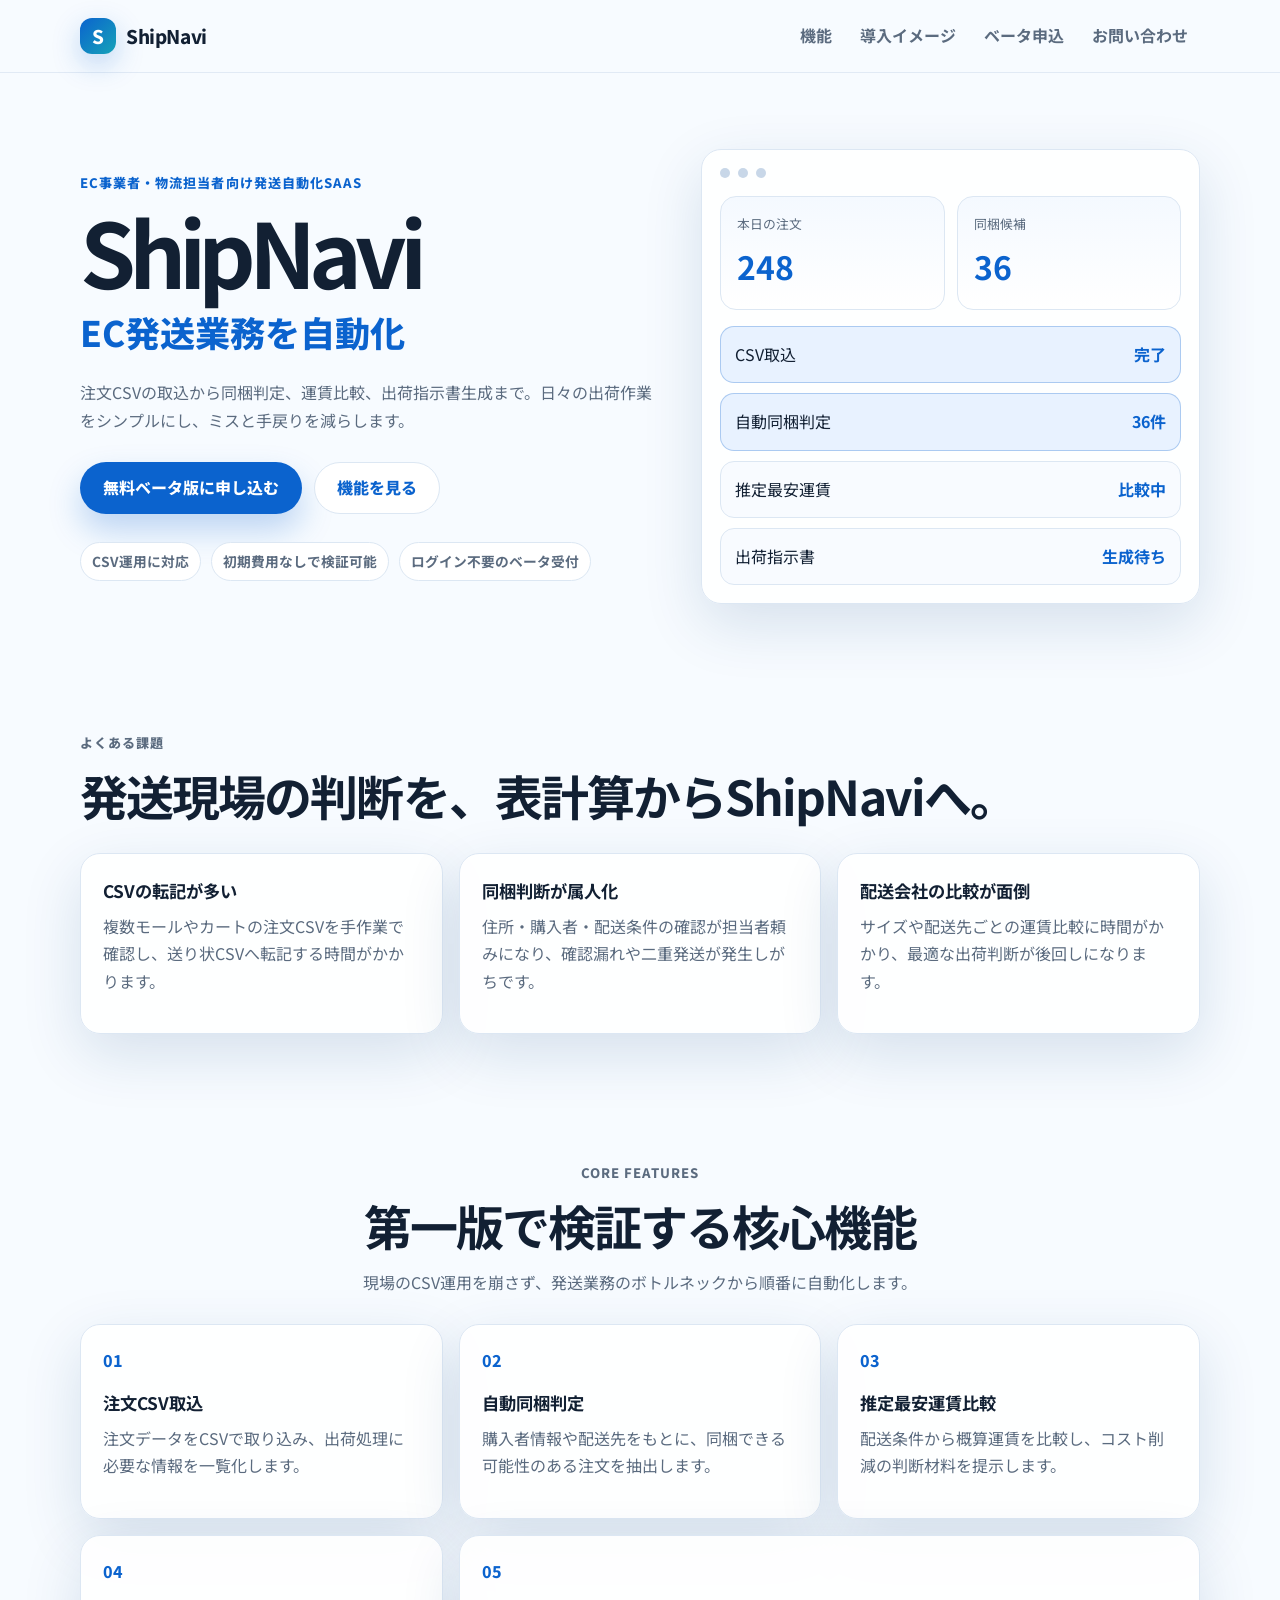
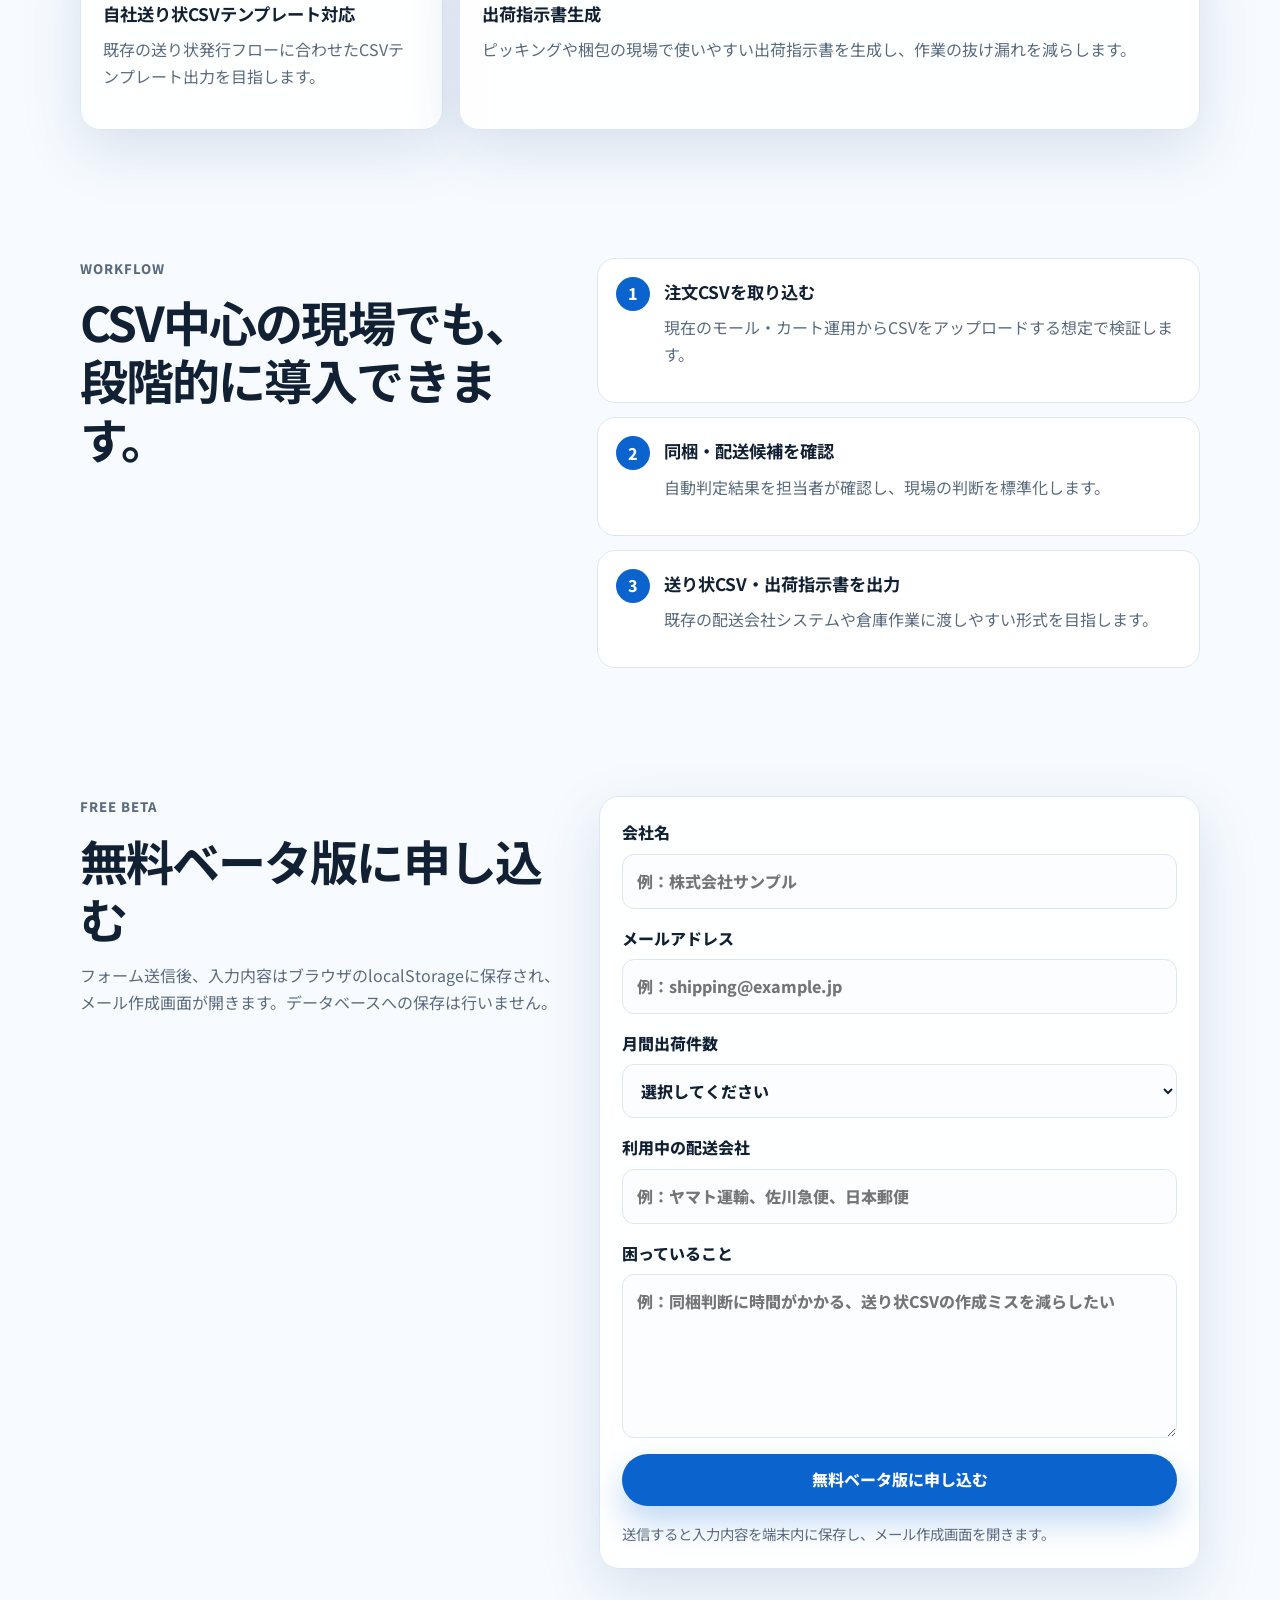
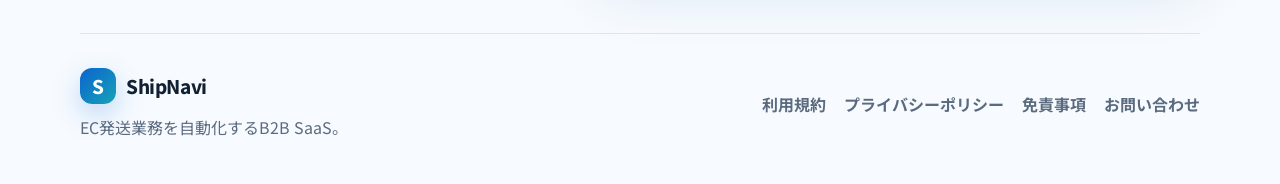
==== index.html @ bb525c0b "Create static ShipNavi website" ====
<!DOCTYPE html>
<html lang="ja">
<head>
  <meta charset="UTF-8" />
  <meta name="viewport" content="width=device-width, initial-scale=1.0" />
  <meta name="description" content="ShipNaviは、EC事業者の発送業務をCSV取込から同梱判定、運賃比較、出荷指示書生成まで自動化するB2B SaaSです。" />
  <title>ShipNavi | EC発送業務を自動化</title>
  <link rel="preconnect" href="https://fonts.googleapis.com" />
  <link rel="preconnect" href="https://fonts.gstatic.com" crossorigin />
  <link href="https://fonts.googleapis.com/css2?family=Noto+Sans+JP:wght@400;500;700;800&display=swap" rel="stylesheet" />
  <link rel="stylesheet" href="style.css" />
</head>
<body>
  <header class="site-header">
    <nav class="nav" aria-label="メインナビゲーション">
      <a class="logo" href="index.html" aria-label="ShipNavi ホーム">
        <span class="logo-mark">S</span>
        <span>ShipNavi</span>
      </a>
      <button class="nav-toggle" type="button" aria-expanded="false" aria-controls="nav-links">
        <span class="sr-only">メニューを開閉</span>
        <span></span><span></span><span></span>
      </button>
      <div class="nav-links" id="nav-links">
        <a href="#features">機能</a>
        <a href="#workflow">導入イメージ</a>
        <a href="#beta">ベータ申込</a>
        <a href="contact.html">お問い合わせ</a>
      </div>
    </nav>
  </header>

  <main>
    <section class="hero section">
      <div class="hero-content">
        <p class="eyebrow">EC事業者・物流担当者向け発送自動化SaaS</p>
        <h1>ShipNavi</h1>
        <p class="subtitle">EC発送業務を自動化</p>
        <p class="hero-copy">注文CSVの取込から同梱判定、運賃比較、出荷指示書生成まで。日々の出荷作業をシンプルにし、ミスと手戻りを減らします。</p>
        <div class="hero-actions">
          <a class="button primary" href="#beta">無料ベータ版に申し込む</a>
          <a class="button secondary" href="#features">機能を見る</a>
        </div>
        <ul class="trust-list" aria-label="ShipNaviの特徴">
          <li>CSV運用に対応</li>
          <li>初期費用なしで検証可能</li>
          <li>ログイン不要のベータ受付</li>
        </ul>
      </div>
      <div class="hero-card" aria-label="ShipNaviの出荷管理画面イメージ">
        <div class="card-top">
          <span></span><span></span><span></span>
        </div>
        <div class="metric-row">
          <div>
            <p>本日の注文</p>
            <strong>248</strong>
          </div>
          <div>
            <p>同梱候補</p>
            <strong>36</strong>
          </div>
        </div>
        <div class="shipping-box">
          <div class="route-line active"><span>CSV取込</span><b>完了</b></div>
          <div class="route-line active"><span>自動同梱判定</span><b>36件</b></div>
          <div class="route-line"><span>推定最安運賃</span><b>比較中</b></div>
          <div class="route-line"><span>出荷指示書</span><b>生成待ち</b></div>
        </div>
      </div>
    </section>

    <section class="section problem">
      <div class="section-heading">
        <p class="eyebrow">よくある課題</p>
        <h2>発送現場の判断を、表計算からShipNaviへ。</h2>
      </div>
      <div class="problem-grid">
        <article>
          <h3>CSVの転記が多い</h3>
          <p>複数モールやカートの注文CSVを手作業で確認し、送り状CSVへ転記する時間がかかります。</p>
        </article>
        <article>
          <h3>同梱判断が属人化</h3>
          <p>住所・購入者・配送条件の確認が担当者頼みになり、確認漏れや二重発送が発生しがちです。</p>
        </article>
        <article>
          <h3>配送会社の比較が面倒</h3>
          <p>サイズや配送先ごとの運賃比較に時間がかかり、最適な出荷判断が後回しになります。</p>
        </article>
      </div>
    </section>

    <section class="section features" id="features">
      <div class="section-heading centered">
        <p class="eyebrow">Core Features</p>
        <h2>第一版で検証する核心機能</h2>
        <p>現場のCSV運用を崩さず、発送業務のボトルネックから順番に自動化します。</p>
      </div>
      <div class="feature-grid">
        <article class="feature-card">
          <span class="feature-number">01</span>
          <h3>注文CSV取込</h3>
          <p>注文データをCSVで取り込み、出荷処理に必要な情報を一覧化します。</p>
        </article>
        <article class="feature-card">
          <span class="feature-number">02</span>
          <h3>自動同梱判定</h3>
          <p>購入者情報や配送先をもとに、同梱できる可能性のある注文を抽出します。</p>
        </article>
        <article class="feature-card">
          <span class="feature-number">03</span>
          <h3>推定最安運賃比較</h3>
          <p>配送条件から概算運賃を比較し、コスト削減の判断材料を提示します。</p>
        </article>
        <article class="feature-card">
          <span class="feature-number">04</span>
          <h3>自社送り状CSVテンプレート対応</h3>
          <p>既存の送り状発行フローに合わせたCSVテンプレート出力を目指します。</p>
        </article>
        <article class="feature-card wide">
          <span class="feature-number">05</span>
          <h3>出荷指示書生成</h3>
          <p>ピッキングや梱包の現場で使いやすい出荷指示書を生成し、作業の抜け漏れを減らします。</p>
        </article>
      </div>
    </section>

    <section class="section workflow" id="workflow">
      <div class="section-heading">
        <p class="eyebrow">Workflow</p>
        <h2>CSV中心の現場でも、段階的に導入できます。</h2>
      </div>
      <ol class="timeline">
        <li><span>1</span><div><h3>注文CSVを取り込む</h3><p>現在のモール・カート運用からCSVをアップロードする想定で検証します。</p></div></li>
        <li><span>2</span><div><h3>同梱・配送候補を確認</h3><p>自動判定結果を担当者が確認し、現場の判断を標準化します。</p></div></li>
        <li><span>3</span><div><h3>送り状CSV・出荷指示書を出力</h3><p>既存の配送会社システムや倉庫作業に渡しやすい形式を目指します。</p></div></li>
      </ol>
    </section>

    <section class="section beta" id="beta">
      <div class="beta-copy">
        <p class="eyebrow">Free Beta</p>
        <h2>無料ベータ版に申し込む</h2>
        <p>フォーム送信後、入力内容はブラウザのlocalStorageに保存され、メール作成画面が開きます。データベースへの保存は行いません。</p>
      </div>
      <form class="beta-form" id="beta-form">
        <label>会社名
          <input type="text" name="company" autocomplete="organization" required placeholder="例：株式会社サンプル" />
        </label>
        <label>メールアドレス
          <input type="email" name="email" autocomplete="email" required placeholder="例：shipping@example.jp" />
        </label>
        <label>月間出荷件数
          <select name="shipments" required>
            <option value="">選択してください</option>
            <option>〜500件</option>
            <option>501〜2,000件</option>
            <option>2,001〜10,000件</option>
            <option>10,001件以上</option>
          </select>
        </label>
        <label>利用中の配送会社
          <input type="text" name="carriers" required placeholder="例：ヤマト運輸、佐川急便、日本郵便" />
        </label>
        <label>困っていること
          <textarea name="pain" rows="5" required placeholder="例：同梱判断に時間がかかる、送り状CSVの作成ミスを減らしたい"></textarea>
        </label>
        <button class="button primary full" type="submit">無料ベータ版に申し込む</button>
        <p class="form-note" id="form-note" role="status" aria-live="polite">送信すると入力内容を端末内に保存し、メール作成画面を開きます。</p>
      </form>
    </section>
  </main>

  <footer class="site-footer">
    <div>
      <a class="logo footer-logo" href="index.html"><span class="logo-mark">S</span><span>ShipNavi</span></a>
      <p>EC発送業務を自動化するB2B SaaS。</p>
    </div>
    <nav aria-label="フッターナビゲーション">
      <a href="terms.html">利用規約</a>
      <a href="privacy.html">プライバシーポリシー</a>
      <a href="disclaimer.html">免責事項</a>
      <a href="contact.html">お問い合わせ</a>
    </nav>
  </footer>

  <script src="app.js"></script>
</body>
</html>
---- style.css ----
:root {
  --primary: #0b63ce;
  --primary-dark: #084b9f;
  --primary-soft: #e8f2ff;
  --accent: #16a3b8;
  --text: #122033;
  --muted: #5b6b7f;
  --line: #dce7f3;
  --bg: #f7fbff;
  --white: #ffffff;
  --shadow: 0 20px 60px rgba(14, 62, 118, 0.14);
  --radius: 20px;
}

* {
  box-sizing: border-box;
}

html {
  scroll-behavior: smooth;
}

body {
  margin: 0;
  font-family: "Noto Sans JP", system-ui, -apple-system, BlinkMacSystemFont, "Segoe UI", sans-serif;
  color: var(--text);
  background: var(--bg);
  line-height: 1.7;
}

a {
  color: inherit;
  text-decoration: none;
}

img,
svg {
  max-width: 100%;
}

button,
input,
select,
textarea {
  font: inherit;
}

.sr-only {
  position: absolute;
  width: 1px;
  height: 1px;
  padding: 0;
  margin: -1px;
  overflow: hidden;
  clip: rect(0, 0, 0, 0);
  border: 0;
}

.site-header {
  position: sticky;
  top: 0;
  z-index: 10;
  background: rgba(247, 251, 255, 0.92);
  backdrop-filter: blur(14px);
  border-bottom: 1px solid rgba(220, 231, 243, 0.8);
}

.nav,
.section,
.site-footer,
.legal-page {
  width: min(1120px, calc(100% - 32px));
  margin: 0 auto;
}

.nav {
  min-height: 72px;
  display: flex;
  align-items: center;
  justify-content: space-between;
  gap: 20px;
}

.logo {
  display: inline-flex;
  align-items: center;
  gap: 10px;
  font-weight: 800;
  letter-spacing: -0.02em;
  font-size: 1.18rem;
}

.logo-mark {
  display: grid;
  place-items: center;
  width: 36px;
  height: 36px;
  border-radius: 12px;
  background: linear-gradient(135deg, var(--primary), var(--accent));
  color: var(--white);
  box-shadow: 0 10px 28px rgba(11, 99, 206, 0.25);
}

.nav-toggle {
  display: inline-flex;
  flex-direction: column;
  justify-content: center;
  gap: 5px;
  width: 44px;
  height: 44px;
  border: 1px solid var(--line);
  border-radius: 12px;
  background: var(--white);
  cursor: pointer;
}

.nav-toggle span:not(.sr-only) {
  display: block;
  width: 18px;
  height: 2px;
  margin: 0 auto;
  background: var(--text);
  transition: transform 0.2s ease, opacity 0.2s ease;
}

.nav-toggle.is-open span:nth-child(2) {
  transform: translateY(7px) rotate(45deg);
}

.nav-toggle.is-open span:nth-child(3) {
  opacity: 0;
}

.nav-toggle.is-open span:nth-child(4) {
  transform: translateY(-7px) rotate(-45deg);
}

.nav-links {
  position: absolute;
  top: 72px;
  left: 16px;
  right: 16px;
  display: none;
  flex-direction: column;
  gap: 4px;
  padding: 14px;
  background: var(--white);
  border: 1px solid var(--line);
  border-radius: 16px;
  box-shadow: var(--shadow);
}

.nav-links.is-open {
  display: flex;
}

.nav-links a {
  padding: 10px 12px;
  color: var(--muted);
  font-weight: 700;
  border-radius: 10px;
}

.nav-links a:hover {
  color: var(--primary);
  background: var(--primary-soft);
}

.section {
  padding: 64px 0;
}

.hero {
  display: grid;
  gap: 36px;
  align-items: center;
  padding-top: 48px;
}

.eyebrow {
  margin: 0 0 12px;
  color: var(--primary);
  font-size: 0.82rem;
  font-weight: 800;
  letter-spacing: 0.08em;
  text-transform: uppercase;
}

h1,
h2,
h3,
p {
  margin-top: 0;
}

h1 {
  margin-bottom: 6px;
  font-size: clamp(3rem, 14vw, 5.6rem);
  line-height: 1;
  letter-spacing: -0.08em;
}

h2 {
  margin-bottom: 14px;
  font-size: clamp(1.8rem, 7vw, 3rem);
  line-height: 1.22;
  letter-spacing: -0.04em;
}

h3 {
  margin-bottom: 8px;
  font-size: 1.08rem;
}

.subtitle {
  margin-bottom: 18px;
  color: var(--primary);
  font-size: clamp(1.35rem, 5vw, 2.2rem);
  font-weight: 800;
}

.hero-copy,
.section-heading p,
.beta-copy p,
.legal-page p,
.legal-page li,
.problem-grid p,
.feature-card p,
.timeline p {
  color: var(--muted);
}

.hero-actions {
  display: flex;
  flex-direction: column;
  gap: 12px;
  margin: 28px 0;
}

.button {
  display: inline-flex;
  align-items: center;
  justify-content: center;
  min-height: 52px;
  padding: 0 22px;
  border-radius: 999px;
  border: 1px solid transparent;
  font-weight: 800;
  cursor: pointer;
  transition: transform 0.2s ease, box-shadow 0.2s ease, background 0.2s ease;
}

.button:hover {
  transform: translateY(-2px);
}

.button.primary {
  background: var(--primary);
  color: var(--white);
  box-shadow: 0 16px 32px rgba(11, 99, 206, 0.25);
}

.button.primary:hover {
  background: var(--primary-dark);
}

.button.secondary {
  border-color: var(--line);
  background: var(--white);
  color: var(--primary);
}

.button.full {
  width: 100%;
}

.trust-list {
  display: flex;
  flex-wrap: wrap;
  gap: 10px;
  padding: 0;
  margin: 0;
  list-style: none;
}

.trust-list li {
  padding: 7px 11px;
  border-radius: 999px;
  background: var(--white);
  color: var(--muted);
  border: 1px solid var(--line);
  font-size: 0.86rem;
  font-weight: 700;
}

.hero-card,
.problem-grid article,
.feature-card,
.beta-form,
.legal-card {
  background: rgba(255, 255, 255, 0.92);
  border: 1px solid var(--line);
  border-radius: var(--radius);
  box-shadow: var(--shadow);
}

.hero-card {
  padding: 18px;
}

.card-top {
  display: flex;
  gap: 8px;
  margin-bottom: 18px;
}

.card-top span {
  width: 10px;
  height: 10px;
  border-radius: 50%;
  background: #c8d7e8;
}

.metric-row {
  display: grid;
  grid-template-columns: 1fr 1fr;
  gap: 12px;
  margin-bottom: 16px;
}

.metric-row div {
  padding: 16px;
  border-radius: 16px;
  background: linear-gradient(180deg, #f4f9ff, #ffffff);
  border: 1px solid var(--line);
}

.metric-row p {
  margin-bottom: 4px;
  color: var(--muted);
  font-size: 0.8rem;
}

.metric-row strong {
  font-size: 2rem;
  color: var(--primary);
}

.shipping-box {
  display: grid;
  gap: 10px;
}

.route-line {
  display: flex;
  justify-content: space-between;
  gap: 12px;
  padding: 14px;
  border-radius: 14px;
  background: #f8fbff;
  border: 1px solid var(--line);
}

.route-line.active {
  border-color: rgba(11, 99, 206, 0.28);
  background: var(--primary-soft);
}

.route-line b {
  color: var(--primary);
}

.section-heading {
  margin-bottom: 28px;
}

.section-heading.centered {
  text-align: center;
  margin-left: auto;
  margin-right: auto;
  max-width: 720px;
}

.problem-grid,
.feature-grid {
  display: grid;
  gap: 16px;
}

.problem-grid article,
.feature-card {
  padding: 22px;
}

.feature-number {
  display: inline-flex;
  margin-bottom: 14px;
  color: var(--primary);
  font-weight: 800;
}

.workflow {
  display: grid;
  gap: 24px;
}

.timeline {
  display: grid;
  gap: 14px;
  padding: 0;
  margin: 0;
  list-style: none;
}

.timeline li {
  display: grid;
  grid-template-columns: auto 1fr;
  gap: 14px;
  padding: 18px;
  background: var(--white);
  border: 1px solid var(--line);
  border-radius: 18px;
}

.timeline span {
  display: grid;
  place-items: center;
  width: 34px;
  height: 34px;
  border-radius: 50%;
  background: var(--primary);
  color: var(--white);
  font-weight: 800;
}

.beta {
  display: grid;
  gap: 28px;
}

.beta-form {
  display: grid;
  gap: 16px;
  padding: 22px;
}

.beta-form label {
  display: grid;
  gap: 7px;
  font-weight: 800;
}

.beta-form input,
.beta-form select,
.beta-form textarea {
  width: 100%;
  border: 1px solid var(--line);
  border-radius: 12px;
  padding: 13px 14px;
  background: #fbfdff;
  color: var(--text);
  outline: none;
}

.beta-form input:focus,
.beta-form select:focus,
.beta-form textarea:focus {
  border-color: var(--primary);
  box-shadow: 0 0 0 4px rgba(11, 99, 206, 0.12);
}

.form-note {
  margin: 0;
  color: var(--muted);
  font-size: 0.9rem;
}

.form-note.success {
  color: #0a7a49;
  font-weight: 700;
}

.site-footer {
  display: grid;
  gap: 20px;
  padding: 34px 0 42px;
  border-top: 1px solid var(--line);
}

.footer-logo {
  margin-bottom: 10px;
}

.site-footer p {
  margin-bottom: 0;
  color: var(--muted);
}

.site-footer nav {
  display: flex;
  flex-wrap: wrap;
  gap: 12px 18px;
}

.site-footer nav a {
  color: var(--muted);
  font-weight: 700;
}

.legal-page {
  padding: 44px 0 72px;
}

.legal-hero {
  margin-bottom: 24px;
}

.legal-card {
  padding: 24px;
}

.legal-card section + section {
  margin-top: 28px;
  padding-top: 24px;
  border-top: 1px solid var(--line);
}

.legal-card ul {
  padding-left: 1.3rem;
}

.contact-list {
  display: grid;
  gap: 12px;
  padding: 0;
  list-style: none;
}

.contact-list li {
  padding: 14px;
  border: 1px solid var(--line);
  border-radius: 14px;
  background: #fbfdff;
}

@media (min-width: 720px) {
  .nav-toggle {
    display: none;
  }

  .nav-links {
    position: static;
    display: flex;
    flex-direction: row;
    align-items: center;
    padding: 0;
    background: transparent;
    border: 0;
    box-shadow: none;
  }

  .hero {
    grid-template-columns: 1.08fr 0.92fr;
    padding-top: 76px;
  }

  .hero-actions {
    flex-direction: row;
  }

  .problem-grid {
    grid-template-columns: repeat(3, 1fr);
  }

  .feature-grid {
    grid-template-columns: repeat(2, 1fr);
  }

  .feature-card.wide {
    grid-column: 1 / -1;
  }

  .workflow,
  .beta {
    grid-template-columns: 0.9fr 1.1fr;
    align-items: start;
  }

  .site-footer {
    grid-template-columns: 1fr auto;
    align-items: center;
  }
}

@media (min-width: 1024px) {
  .feature-grid {
    grid-template-columns: repeat(3, 1fr);
  }

  .feature-card.wide {
    grid-column: span 2;
  }
}

.legal-links {
  position: static;
  display: flex;
  flex-direction: row;
  flex-wrap: wrap;
  justify-content: flex-end;
  padding: 0;
  background: transparent;
  border: 0;
  box-shadow: none;
}
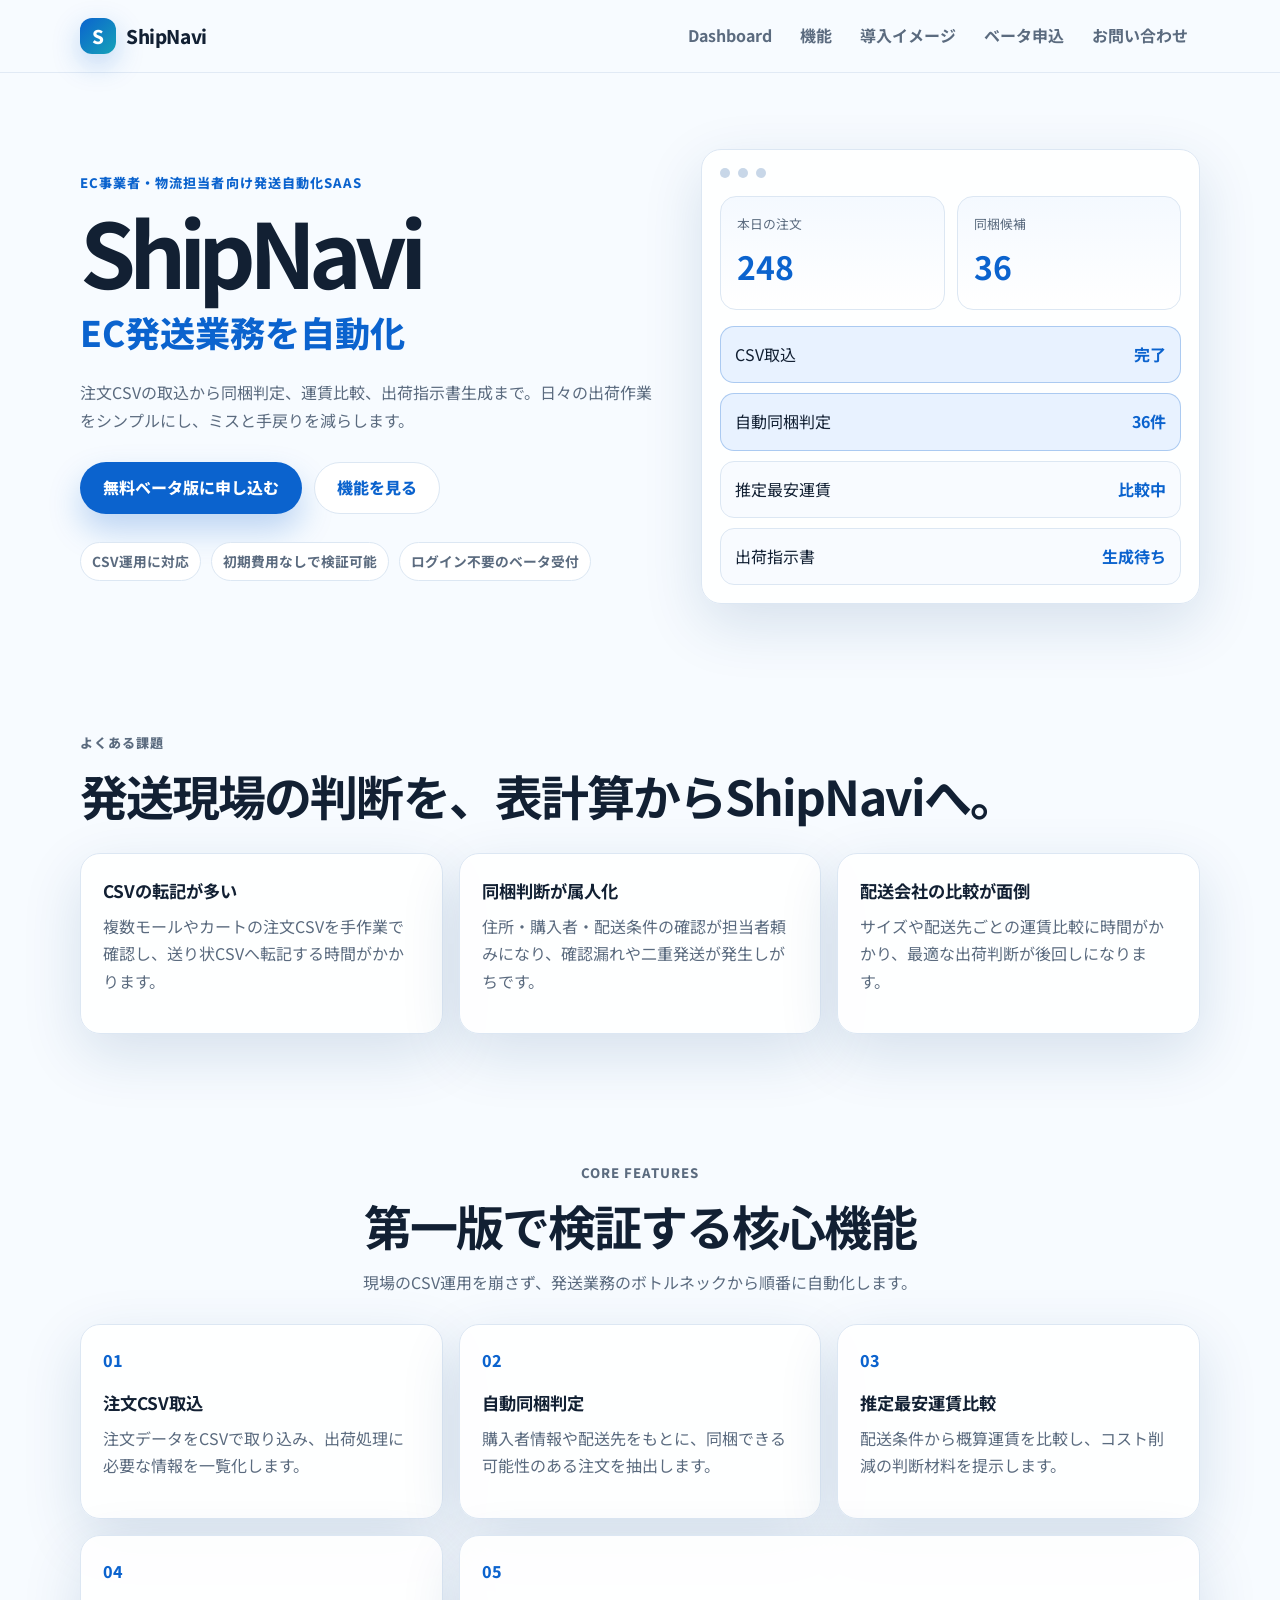
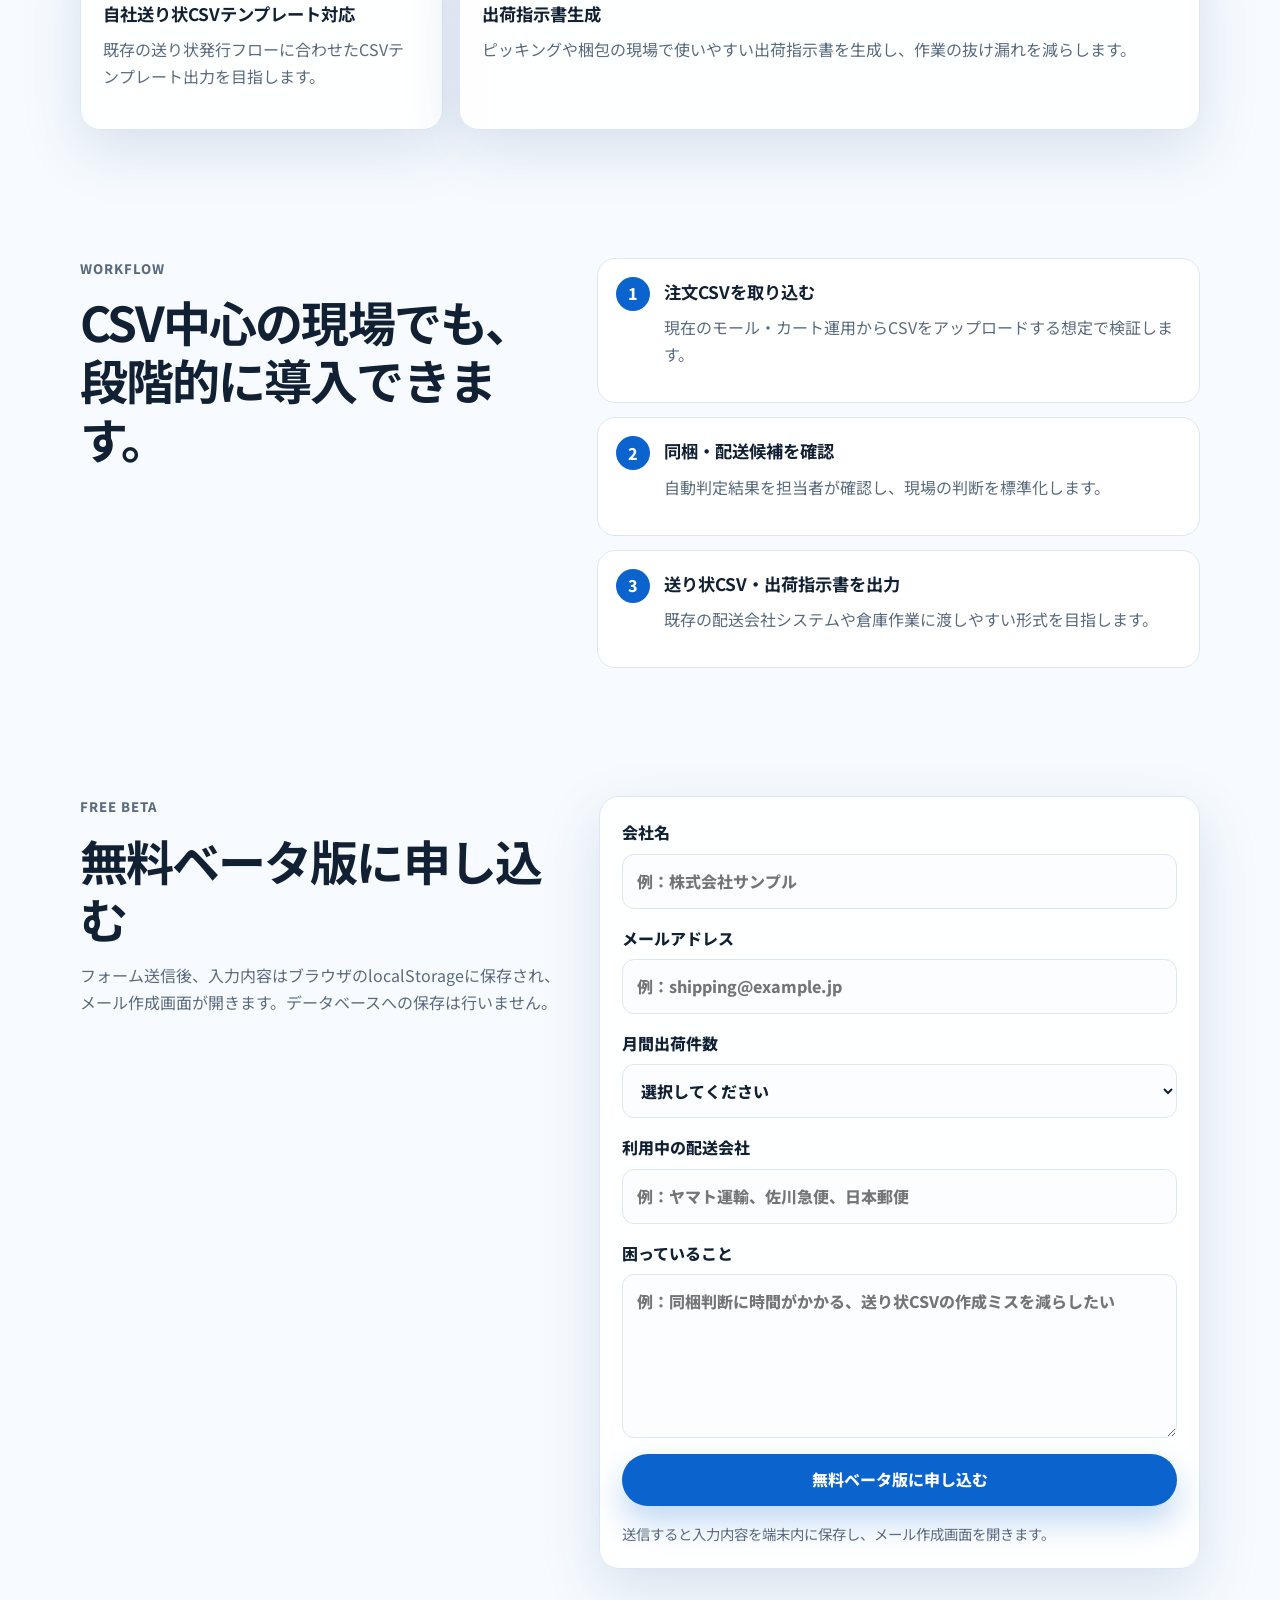
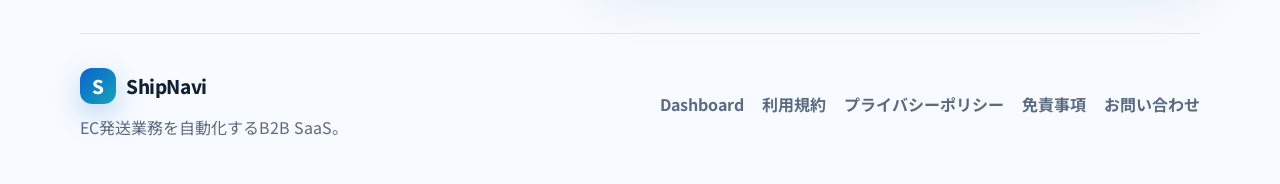
==== commit d2006bc1: "Add ShipNavi dashboard prototype" ====
--- a/index.html
+++ b/index.html
@@ -22,6 +22,7 @@
         <span></span><span></span><span></span>
       </button>
       <div class="nav-links" id="nav-links">
+        <a href="dashboard.html">Dashboard</a>
         <a href="#features">機能</a>
         <a href="#workflow">導入イメージ</a>
         <a href="#beta">ベータ申込</a>
@@ -178,6 +179,7 @@
       <p>EC発送業務を自動化するB2B SaaS。</p>
     </div>
     <nav aria-label="フッターナビゲーション">
+      <a href="dashboard.html">Dashboard</a>
       <a href="terms.html">利用規約</a>
       <a href="privacy.html">プライバシーポリシー</a>
       <a href="disclaimer.html">免責事項</a>
--- a/style.css
+++ b/style.css
@@ -613,3 +613,428 @@
   border: 0;
   box-shadow: none;
 }
+
+/* Dashboard prototype */
+.app-body {
+  min-height: 100vh;
+  background:
+    radial-gradient(circle at top right, rgba(22, 163, 184, 0.14), transparent 34rem),
+    linear-gradient(180deg, #f7fbff 0%, #eef6ff 100%);
+}
+
+.app-shell {
+  display: grid;
+  min-height: 100vh;
+}
+
+.app-sidebar {
+  position: sticky;
+  top: 0;
+  z-index: 20;
+  display: flex;
+  align-items: center;
+  justify-content: space-between;
+  gap: 16px;
+  padding: 14px 16px;
+  background: rgba(255, 255, 255, 0.94);
+  border-bottom: 1px solid var(--line);
+  backdrop-filter: blur(14px);
+}
+
+.sidebar-menu {
+  position: absolute;
+  top: 68px;
+  left: 16px;
+  right: 16px;
+  display: none;
+  padding: 10px;
+  background: var(--white);
+  border: 1px solid var(--line);
+  border-radius: 18px;
+  box-shadow: var(--shadow);
+}
+
+.sidebar-menu.is-open {
+  display: block;
+}
+
+.sidebar-menu a {
+  display: flex;
+  align-items: center;
+  gap: 10px;
+  padding: 12px 14px;
+  color: var(--muted);
+  font-weight: 800;
+  border-radius: 12px;
+}
+
+.sidebar-menu a:hover,
+.sidebar-menu a.active {
+  color: var(--primary);
+  background: var(--primary-soft);
+}
+
+.app-main {
+  width: min(1180px, calc(100% - 32px));
+  margin: 0 auto;
+  padding: 28px 0 56px;
+}
+
+.app-topbar {
+  display: grid;
+  gap: 16px;
+  margin-bottom: 22px;
+}
+
+.app-topbar h1 {
+  margin-bottom: 8px;
+  font-size: clamp(2rem, 9vw, 3.5rem);
+  letter-spacing: -0.06em;
+}
+
+.app-topbar p {
+  margin-bottom: 0;
+  color: var(--muted);
+}
+
+.topbar-actions {
+  display: flex;
+  flex-wrap: wrap;
+  gap: 10px;
+}
+
+.dashboard-grid,
+.stat-grid,
+.action-grid,
+.form-grid,
+.template-grid,
+.result-grid,
+.settings-grid {
+  display: grid;
+  gap: 16px;
+}
+
+.stat-grid {
+  grid-template-columns: repeat(2, minmax(0, 1fr));
+}
+
+.panel,
+.stat-card,
+.table-card,
+.form-card,
+.upload-card,
+.empty-card {
+  background: rgba(255, 255, 255, 0.94);
+  border: 1px solid var(--line);
+  border-radius: var(--radius);
+  box-shadow: var(--shadow);
+}
+
+.panel,
+.form-card,
+.upload-card,
+.empty-card {
+  padding: 20px;
+}
+
+.stat-card {
+  padding: 18px;
+}
+
+.stat-card p,
+.panel p,
+.empty-card p,
+.help-text {
+  color: var(--muted);
+}
+
+.stat-card strong {
+  display: block;
+  color: var(--primary);
+  font-size: clamp(1.9rem, 8vw, 3rem);
+  line-height: 1;
+}
+
+.action-grid {
+  grid-template-columns: 1fr;
+}
+
+.action-card {
+  display: block;
+  padding: 18px;
+  background: linear-gradient(180deg, #ffffff, #f6fbff);
+  border: 1px solid var(--line);
+  border-radius: 18px;
+}
+
+.action-card b {
+  display: block;
+  margin-bottom: 6px;
+  color: var(--text);
+}
+
+.action-card span {
+  color: var(--muted);
+  font-size: 0.92rem;
+}
+
+.table-card {
+  overflow: hidden;
+}
+
+.table-toolbar {
+  display: grid;
+  gap: 12px;
+  padding: 16px;
+  border-bottom: 1px solid var(--line);
+}
+
+.table-toolbar h2 {
+  margin-bottom: 0;
+  font-size: 1.35rem;
+}
+
+.search-input {
+  width: 100%;
+  border: 1px solid var(--line);
+  border-radius: 999px;
+  padding: 11px 14px;
+  background: #fbfdff;
+  outline: none;
+}
+
+.responsive-table {
+  width: 100%;
+  overflow-x: auto;
+}
+
+table {
+  width: 100%;
+  min-width: 720px;
+  border-collapse: collapse;
+}
+
+th,
+td {
+  padding: 14px 16px;
+  text-align: left;
+  border-bottom: 1px solid var(--line);
+  vertical-align: top;
+}
+
+th {
+  color: var(--muted);
+  font-size: 0.82rem;
+  letter-spacing: 0.04em;
+  text-transform: uppercase;
+  background: #f8fbff;
+}
+
+tr:last-child td {
+  border-bottom: 0;
+}
+
+.badge {
+  display: inline-flex;
+  align-items: center;
+  padding: 4px 9px;
+  border-radius: 999px;
+  color: var(--primary);
+  background: var(--primary-soft);
+  font-size: 0.8rem;
+  font-weight: 800;
+}
+
+.badge.green {
+  color: #087443;
+  background: #e8f8f0;
+}
+
+.badge.orange {
+  color: #9a5a00;
+  background: #fff4df;
+}
+
+.row-actions {
+  display: flex;
+  flex-wrap: wrap;
+  gap: 8px;
+}
+
+.small-button {
+  display: inline-flex;
+  align-items: center;
+  justify-content: center;
+  min-height: 34px;
+  padding: 0 11px;
+  border: 1px solid var(--line);
+  border-radius: 999px;
+  background: var(--white);
+  color: var(--primary);
+  font-weight: 800;
+  cursor: pointer;
+}
+
+.small-button.danger {
+  color: #c53030;
+}
+
+.form-card form,
+.upload-card form,
+.settings-grid form {
+  display: grid;
+  gap: 14px;
+}
+
+.form-grid {
+  grid-template-columns: 1fr;
+}
+
+.input-group {
+  display: grid;
+  gap: 7px;
+  font-weight: 800;
+}
+
+.input-group input,
+.input-group select,
+.input-group textarea {
+  width: 100%;
+  border: 1px solid var(--line);
+  border-radius: 12px;
+  padding: 12px 13px;
+  background: #fbfdff;
+  color: var(--text);
+  outline: none;
+}
+
+.input-group input:focus,
+.input-group select:focus,
+.input-group textarea:focus,
+.search-input:focus {
+  border-color: var(--primary);
+  box-shadow: 0 0 0 4px rgba(11, 99, 206, 0.12);
+}
+
+.file-drop {
+  display: grid;
+  place-items: center;
+  min-height: 140px;
+  padding: 20px;
+  border: 2px dashed #b8cee8;
+  border-radius: 18px;
+  background: #f8fbff;
+  text-align: center;
+}
+
+.file-drop input {
+  width: 100%;
+}
+
+.status-list {
+  display: grid;
+  gap: 10px;
+  padding: 0;
+  margin: 0;
+  list-style: none;
+}
+
+.status-list li {
+  display: flex;
+  justify-content: space-between;
+  gap: 12px;
+  padding: 12px;
+  border: 1px solid var(--line);
+  border-radius: 14px;
+  background: #fbfdff;
+}
+
+.toast {
+  position: fixed;
+  right: 16px;
+  bottom: 16px;
+  z-index: 50;
+  display: none;
+  width: min(360px, calc(100% - 32px));
+  padding: 14px 16px;
+  color: #074a2d;
+  background: #e8f8f0;
+  border: 1px solid #bce8cf;
+  border-radius: 14px;
+  box-shadow: var(--shadow);
+  font-weight: 800;
+}
+
+.toast.is-visible {
+  display: block;
+}
+
+@media (min-width: 860px) {
+  .app-shell {
+    grid-template-columns: 260px 1fr;
+  }
+
+  .app-sidebar {
+    align-items: stretch;
+    justify-content: flex-start;
+    flex-direction: column;
+    min-height: 100vh;
+    padding: 24px 18px;
+    border-right: 1px solid var(--line);
+    border-bottom: 0;
+  }
+
+  .app-sidebar .nav-toggle {
+    display: none;
+  }
+
+  .sidebar-menu,
+  .sidebar-menu.is-open {
+    position: static;
+    display: grid;
+    gap: 6px;
+    padding: 10px 0 0;
+    background: transparent;
+    border: 0;
+    border-radius: 0;
+    box-shadow: none;
+  }
+
+  .app-main {
+    width: min(1180px, calc(100% - 48px));
+    padding: 42px 0 72px;
+  }
+
+  .app-topbar {
+    grid-template-columns: 1fr auto;
+    align-items: end;
+  }
+
+  .dashboard-grid {
+    grid-template-columns: 1.2fr 0.8fr;
+  }
+
+  .stat-grid,
+  .action-grid,
+  .template-grid,
+  .result-grid,
+  .settings-grid {
+    grid-template-columns: repeat(2, minmax(0, 1fr));
+  }
+
+  .form-grid {
+    grid-template-columns: repeat(2, minmax(0, 1fr));
+  }
+
+  .input-group.full-width,
+  .panel.full-width,
+  .table-card.full-width,
+  .form-card.full-width,
+  .upload-card.full-width {
+    grid-column: 1 / -1;
+  }
+}
+
+.full-width {
+  grid-column: 1 / -1;
+}
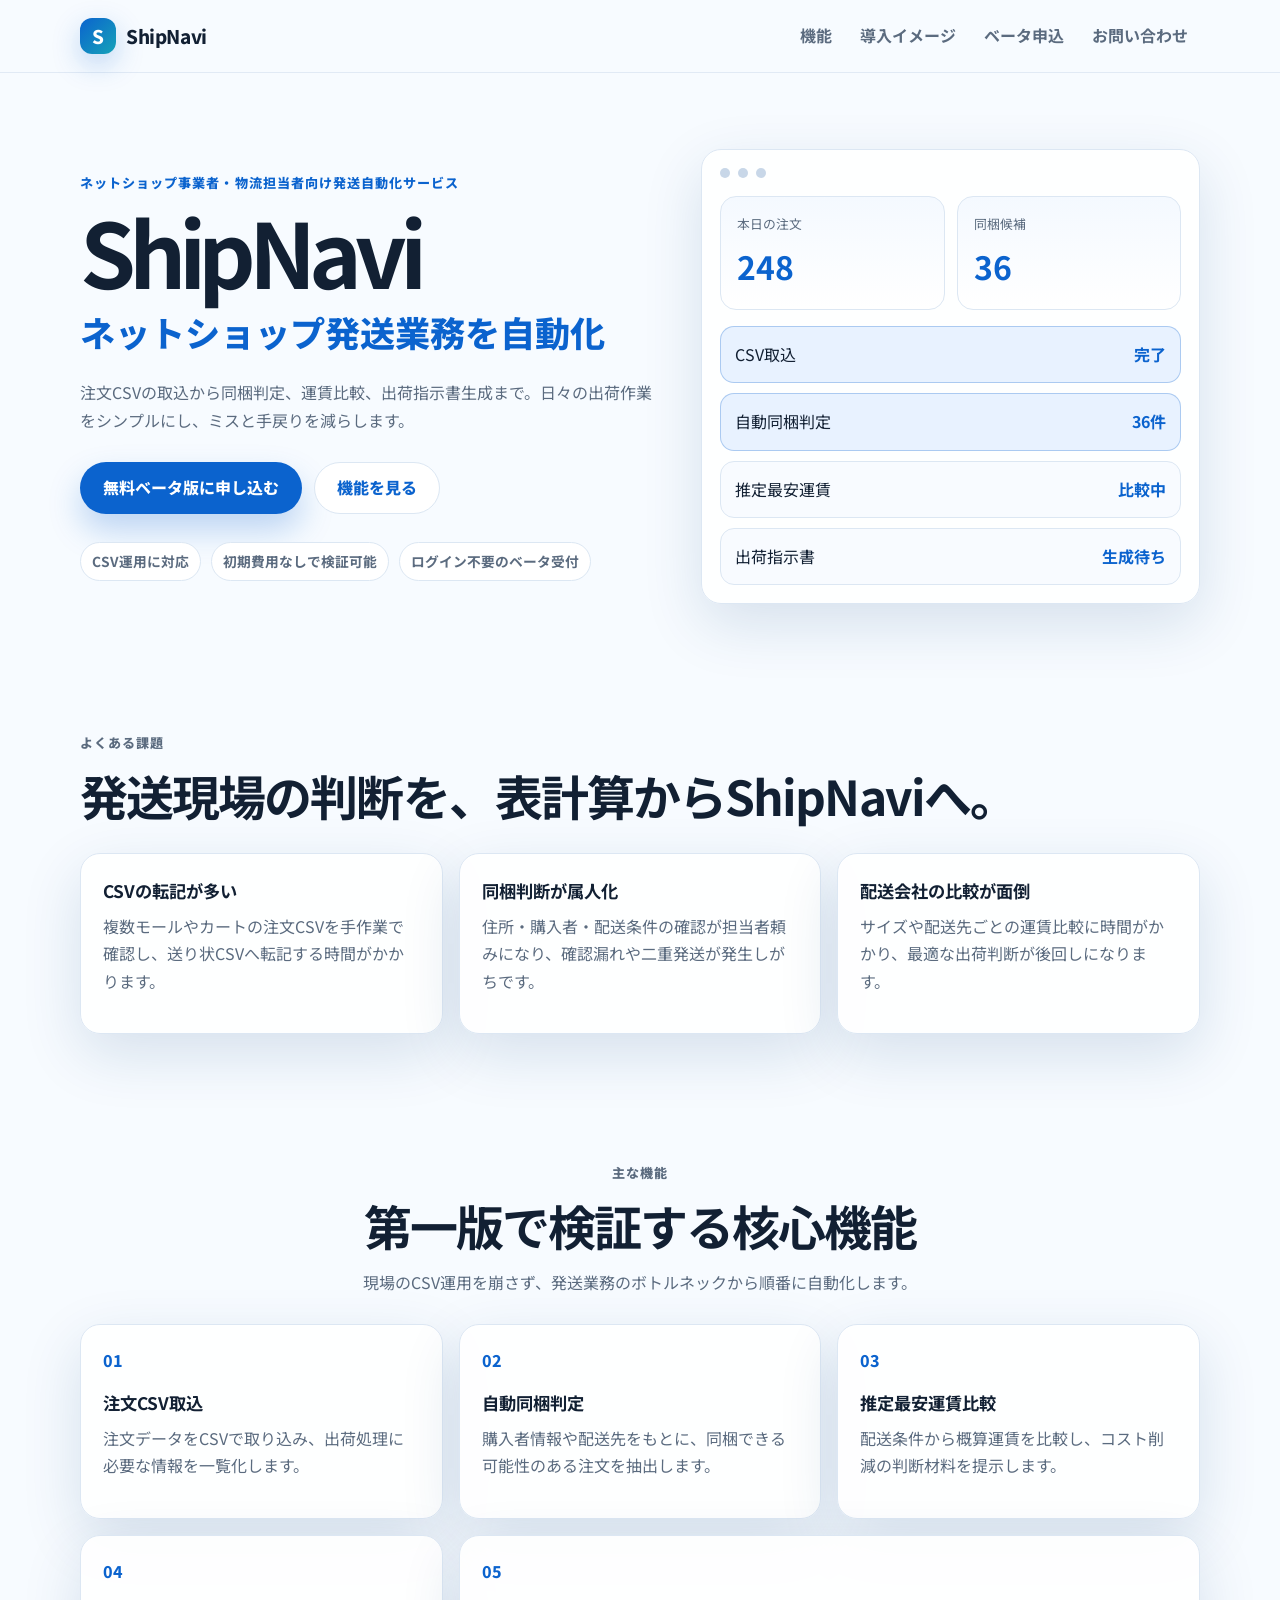
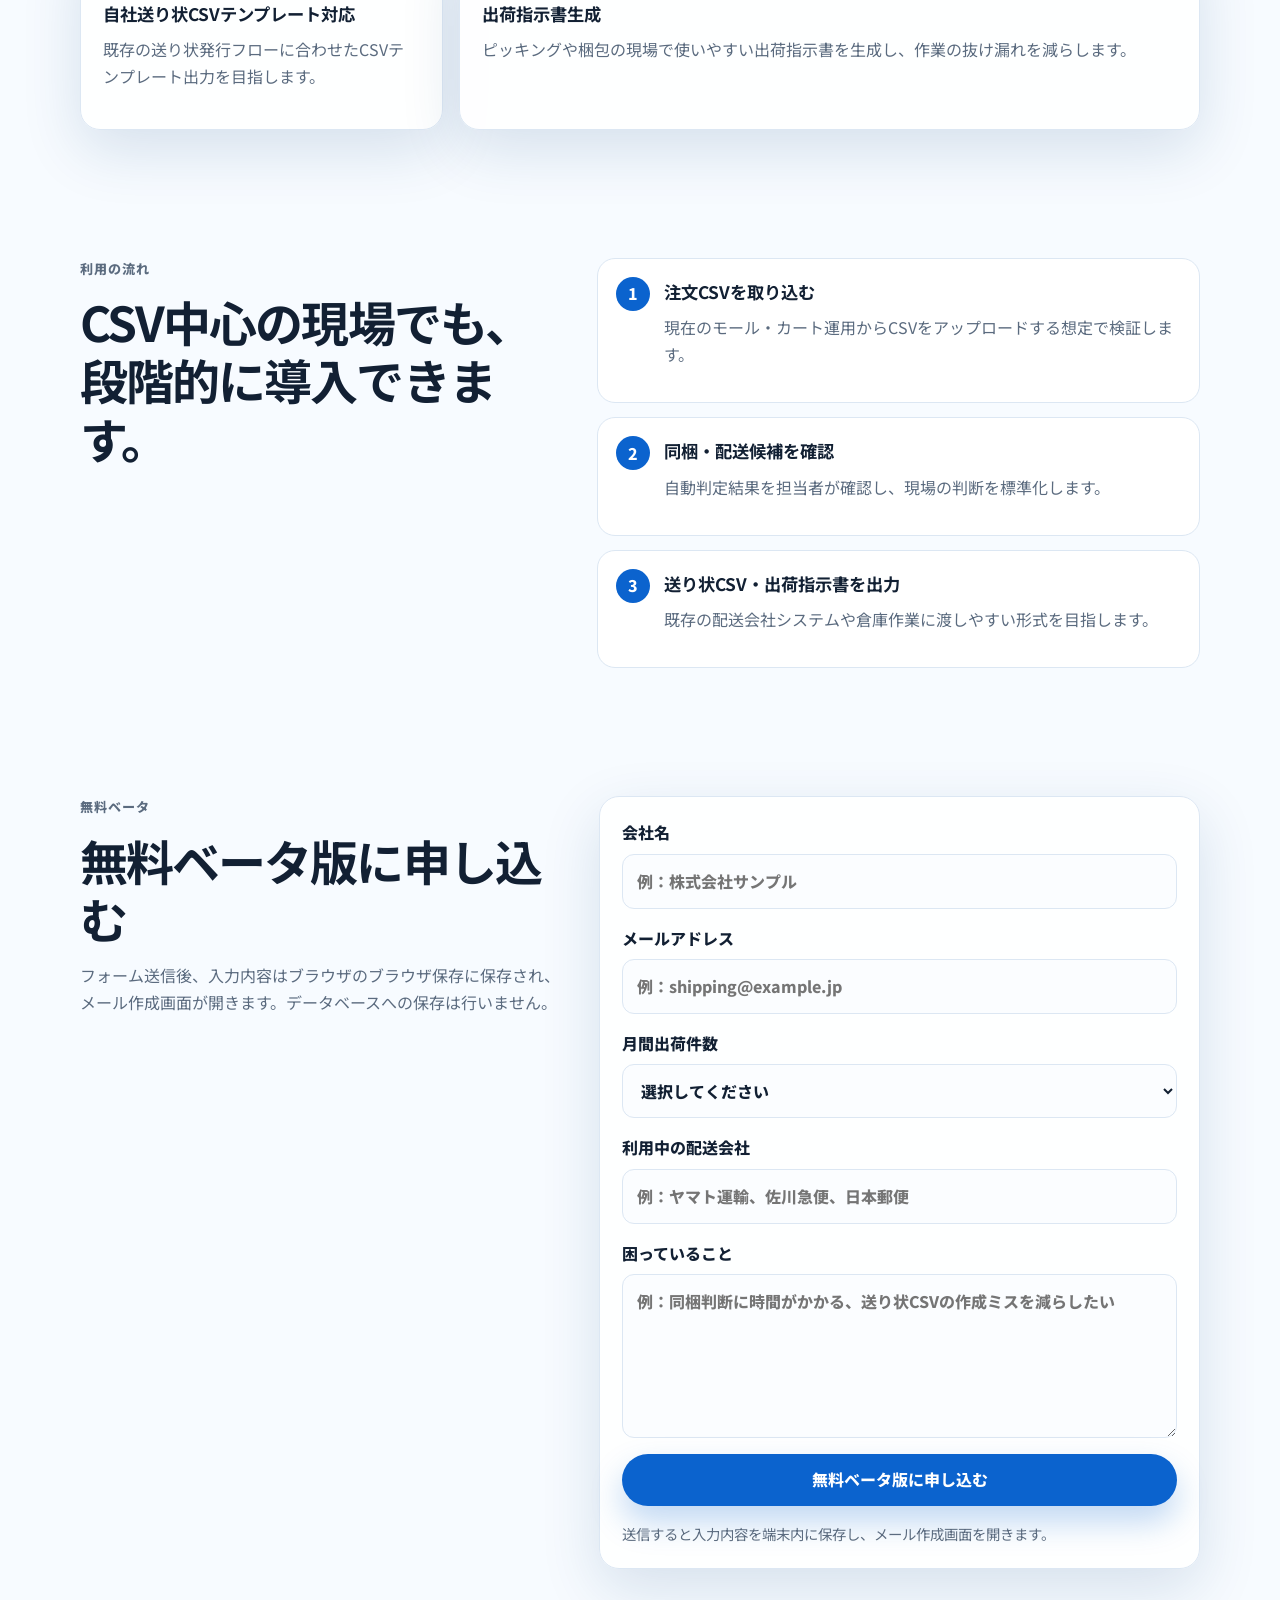
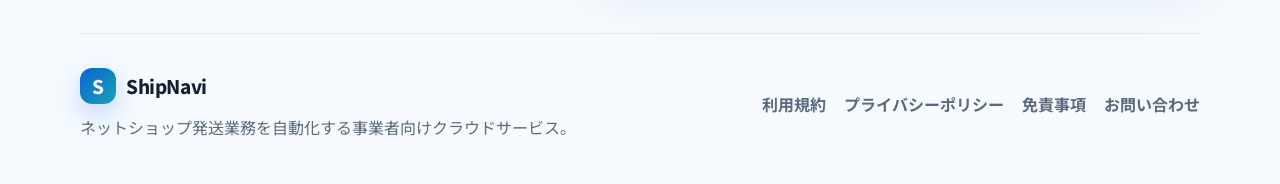
==== commit 2875255e: "Phase6 WIP - generate xlsx fixtures" ====
--- a/index.html
+++ b/index.html
@@ -3,8 +3,8 @@
 <head>
   <meta charset="UTF-8" />
   <meta name="viewport" content="width=device-width, initial-scale=1.0" />
-  <meta name="description" content="ShipNaviは、EC事業者の発送業務をCSV取込から同梱判定、運賃比較、出荷指示書生成まで自動化するB2B SaaSです。" />
-  <title>ShipNavi | EC発送業務を自動化</title>
+  <meta name="description" content="ShipNaviは、ネットショップ事業者の発送業務をCSV取込から同梱判定、運賃比較、出荷指示書生成まで自動化する事業者向けクラウドサービスです。" />
+  <title>ShipNavi | ネットショップ発送業務を自動化</title>
   <link rel="preconnect" href="https://fonts.googleapis.com" />
   <link rel="preconnect" href="https://fonts.gstatic.com" crossorigin />
   <link href="https://fonts.googleapis.com/css2?family=Noto+Sans+JP:wght@400;500;700;800&display=swap" rel="stylesheet" />
@@ -22,7 +22,6 @@
         <span></span><span></span><span></span>
       </button>
       <div class="nav-links" id="nav-links">
-        <a href="dashboard.html">Dashboard</a>
         <a href="#features">機能</a>
         <a href="#workflow">導入イメージ</a>
         <a href="#beta">ベータ申込</a>
@@ -34,9 +33,9 @@
   <main>
     <section class="hero section">
       <div class="hero-content">
-        <p class="eyebrow">EC事業者・物流担当者向け発送自動化SaaS</p>
+        <p class="eyebrow">ネットショップ事業者・物流担当者向け発送自動化サービス</p>
         <h1>ShipNavi</h1>
-        <p class="subtitle">EC発送業務を自動化</p>
+        <p class="subtitle">ネットショップ発送業務を自動化</p>
         <p class="hero-copy">注文CSVの取込から同梱判定、運賃比較、出荷指示書生成まで。日々の出荷作業をシンプルにし、ミスと手戻りを減らします。</p>
         <div class="hero-actions">
           <a class="button primary" href="#beta">無料ベータ版に申し込む</a>
@@ -94,7 +93,7 @@
 
     <section class="section features" id="features">
       <div class="section-heading centered">
-        <p class="eyebrow">Core Features</p>
+        <p class="eyebrow">主な機能</p>
         <h2>第一版で検証する核心機能</h2>
         <p>現場のCSV運用を崩さず、発送業務のボトルネックから順番に自動化します。</p>
       </div>
@@ -129,7 +128,7 @@
 
     <section class="section workflow" id="workflow">
       <div class="section-heading">
-        <p class="eyebrow">Workflow</p>
+        <p class="eyebrow">利用の流れ</p>
         <h2>CSV中心の現場でも、段階的に導入できます。</h2>
       </div>
       <ol class="timeline">
@@ -141,9 +140,9 @@
 
     <section class="section beta" id="beta">
       <div class="beta-copy">
-        <p class="eyebrow">Free Beta</p>
+        <p class="eyebrow">無料ベータ</p>
         <h2>無料ベータ版に申し込む</h2>
-        <p>フォーム送信後、入力内容はブラウザのlocalStorageに保存され、メール作成画面が開きます。データベースへの保存は行いません。</p>
+        <p>フォーム送信後、入力内容はブラウザのブラウザ保存に保存され、メール作成画面が開きます。データベースへの保存は行いません。</p>
       </div>
       <form class="beta-form" id="beta-form">
         <label>会社名
@@ -176,10 +175,9 @@
   <footer class="site-footer">
     <div>
       <a class="logo footer-logo" href="index.html"><span class="logo-mark">S</span><span>ShipNavi</span></a>
-      <p>EC発送業務を自動化するB2B SaaS。</p>
+      <p>ネットショップ発送業務を自動化する事業者向けクラウドサービス。</p>
     </div>
     <nav aria-label="フッターナビゲーション">
-      <a href="dashboard.html">Dashboard</a>
       <a href="terms.html">利用規約</a>
       <a href="privacy.html">プライバシーポリシー</a>
       <a href="disclaimer.html">免責事項</a>
